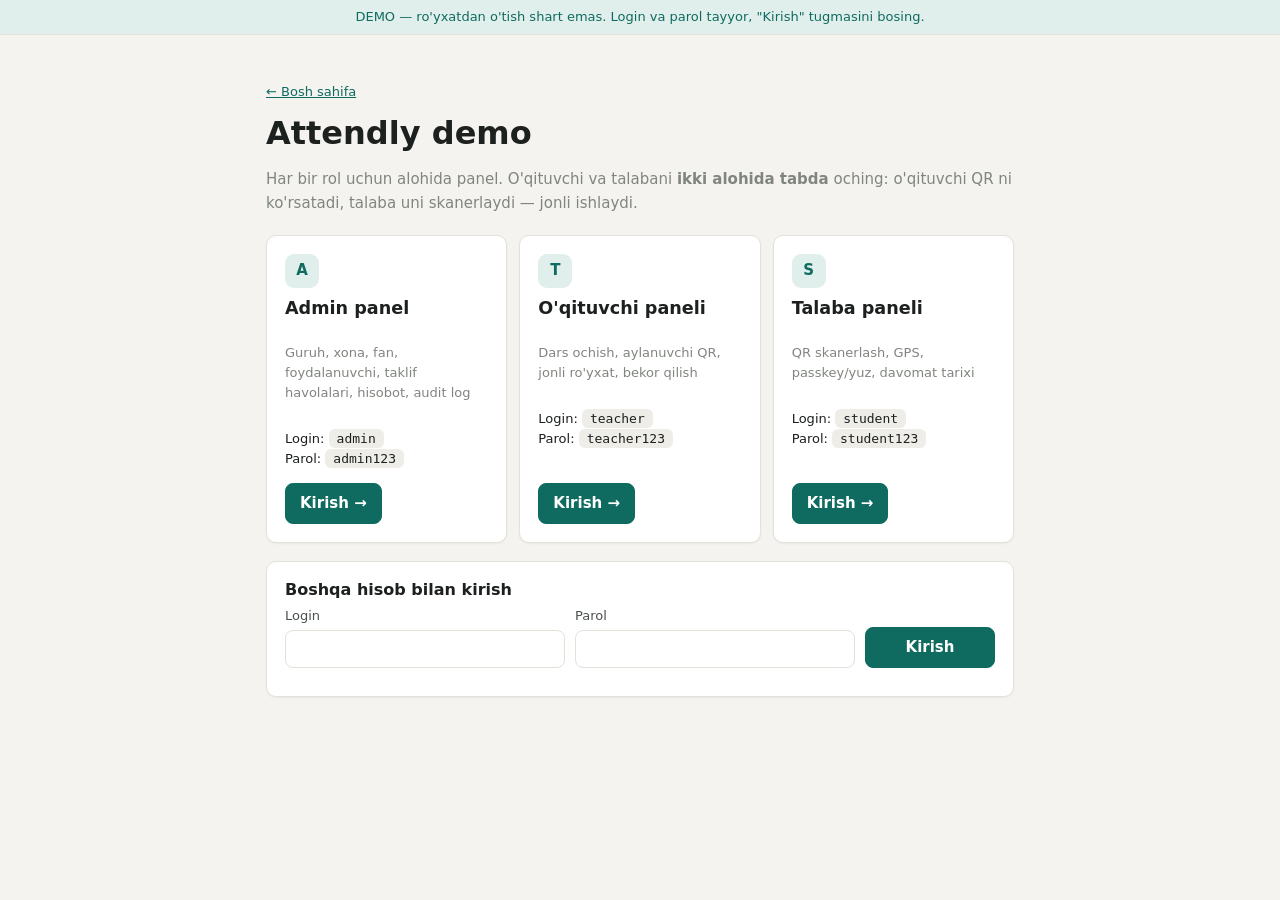
==== docs/admin/index.html @ 569c728b "Jonli demo: admin, o'qituvchi va talaba panellari; SECRET_KEY va X-Forwarded-For himoyasi Co-Authore" ====
<!doctype html><html lang="uz"><head><meta charset="utf-8"><meta name="viewport" content="width=device-width,initial-scale=1"><title>Attendly — Admin</title><link rel="stylesheet" href="../assets/app.css"></head><body>
<script src="../assets/demo.js"></script><script src="../assets/admin.js"></script></body></html>
---- docs/assets/app.css ----
/* Bitta aksent (chuqur yashil-ko'k) + iliq neytral ranglar. Animatsiya yo'q. */
:root{
  --bg:#f4f3ef;--surface:#ffffff;--sunken:#eeede8;--ink:#1c201e;--ink-2:#4a504d;--muted:#80857f;
  --line:#e3e1da;--accent:#0f6b5f;--accent-ink:#ffffff;--accent-soft:#e1efec;
  --ok:#17794a;--warn:#9a6a10;--bad:#b23b3b;--ok-soft:#e2f1e8;--warn-soft:#f6ecd5;--bad-soft:#f7e4e2;
  --r:10px;--shadow:0 1px 2px rgba(28,32,30,.05)
}
@media (prefers-color-scheme:dark){:root{
  --bg:#121514;--surface:#1a1e1c;--sunken:#161918;--ink:#eef0ed;--ink-2:#b7bcb7;--muted:#858a85;
  --line:#2b302d;--accent:#4fb5a3;--accent-ink:#0c1412;--accent-soft:#17302b;
  --ok:#5cc58c;--warn:#d6a845;--bad:#e27d7a;--ok-soft:#16291f;--warn-soft:#2a2314;--bad-soft:#2d1a19;--shadow:none}}
*{box-sizing:border-box}
body{margin:0;background:var(--bg);color:var(--ink);font:15px/1.55 system-ui,-apple-system,"Segoe UI",Roboto,sans-serif}
a{color:var(--accent)}h1,h2,h3{margin:0;line-height:1.25;font-weight:650}h1{font-size:1.6rem}h2{font-size:1.1rem;margin-bottom:10px}h3{font-size:1rem;margin-bottom:6px}
.mono{font-family:ui-monospace,Menlo,Consolas,monospace;font-variant-numeric:tabular-nums}
.banner{background:var(--accent-soft);color:var(--accent);text-align:center;font-size:13px;padding:7px 12px;border-bottom:1px solid var(--line)}
.top{display:flex;align-items:center;gap:10px;padding:10px 18px;background:var(--surface);border-bottom:1px solid var(--line);flex-wrap:wrap}
.brand{font-weight:700;letter-spacing:-.01em}.brand:before{content:"";display:inline-block;width:10px;height:10px;border-radius:3px;background:var(--accent);margin-right:8px}
.top .sp{flex:1}.pill{font-size:12px;padding:2px 10px;border-radius:99px;background:var(--accent-soft);color:var(--accent);font-weight:600}
.wrap{max-width:1020px;margin:0 auto;padding:20px 16px 48px}
.tabs{display:flex;gap:4px;overflow-x:auto;margin-bottom:18px;border-bottom:1px solid var(--line)}
.tab{border:0;border-bottom:2px solid transparent;background:none;color:var(--ink-2);padding:9px 14px;cursor:pointer;white-space:nowrap;font:inherit;margin-bottom:-1px}
.tab:hover{color:var(--ink)}.tab.on{color:var(--accent);border-bottom-color:var(--accent);font-weight:600}
.card{background:var(--surface);border:1px solid var(--line);border-radius:var(--r);padding:18px;margin-bottom:14px;box-shadow:var(--shadow)}
.grid{display:grid;gap:12px;grid-template-columns:repeat(auto-fit,minmax(140px,1fr));margin-bottom:14px}.grid .card{margin:0}
.stat b{display:block;font-size:1.75rem;line-height:1.1;letter-spacing:-.02em}.stat span{color:var(--muted);font-size:13px}
table{width:100%;border-collapse:collapse;font-size:14px}th,td{text-align:left;padding:9px 8px;border-bottom:1px solid var(--line);vertical-align:middle}
tbody tr:last-child td{border-bottom:0}tbody tr:hover td{background:var(--sunken)}
th{color:var(--muted);font-weight:600;font-size:11.5px;text-transform:uppercase;letter-spacing:.05em}
.tw{overflow-x:auto}
input,select{font:inherit;padding:8px 10px;border:1px solid var(--line);border-radius:8px;background:var(--surface);color:var(--ink);max-width:100%}
input:focus,select:focus{outline:2px solid var(--accent-soft);border-color:var(--accent)}
label{display:block;font-size:13px;color:var(--ink-2);margin-bottom:10px}label input,label select{display:block;width:100%;margin-top:4px}
.row{display:flex;gap:10px;flex-wrap:wrap;align-items:end}.row>*{flex:1;min-width:130px}.row>.btn{flex:0 0 auto;margin-bottom:10px}
.btn{font:inherit;border:1px solid var(--line);background:var(--surface);color:var(--ink);padding:8px 14px;border-radius:8px;cursor:pointer}
.btn:hover{background:var(--sunken)}
.btn.p{background:var(--accent);color:var(--accent-ink);border-color:var(--accent);font-weight:600}.btn.p:hover{filter:brightness(1.07)}
.btn.d{color:var(--bad)}.btn.sm{padding:3px 10px;font-size:13px}.btn:disabled{opacity:.5;cursor:default}
.tag{font-size:12px;padding:2px 9px;border-radius:99px;font-weight:600;white-space:nowrap}
.tag.ok{background:var(--ok-soft);color:var(--ok)}.tag.warn{background:var(--warn-soft);color:var(--warn)}.tag.bad{background:var(--bad-soft);color:var(--bad)}.tag.n{background:var(--sunken);color:var(--ink-2)}
.muted{color:var(--muted)}.sm{font-size:13px}
.toast{position:fixed;left:50%;bottom:22px;transform:translateX(-50%);background:var(--ink);color:var(--bg);padding:10px 16px;border-radius:10px;z-index:20;max-width:90vw}
.qrbox{background:#fff;padding:16px;border-radius:12px;display:inline-block;line-height:0;border:1px solid var(--line)}.qrbox svg{width:min(70vw,300px);height:auto}
.bar{height:6px;background:var(--sunken);border-radius:9px;overflow:hidden}.bar i{display:block;height:100%;background:var(--accent)}
.steps{list-style:none;padding:0;margin:12px 0}.steps li{padding:10px 0;border-bottom:1px solid var(--line);display:flex;gap:10px}.steps li:last-child{border:0}
.cred{font-family:ui-monospace,Menlo,monospace;background:var(--sunken);padding:2px 8px;border-radius:6px;font-size:13px}
.hero{max-width:780px;margin:5vh auto;padding:0 16px}.hero h1{font-size:2rem;margin-bottom:6px}
.roles{display:grid;gap:12px;grid-template-columns:repeat(auto-fit,minmax(220px,1fr));margin-top:20px}.roles .card{margin:0;display:flex;flex-direction:column}.roles .card .btn{margin-top:auto;align-self:flex-start}
.ico{width:34px;height:34px;border-radius:9px;background:var(--accent-soft);color:var(--accent);display:grid;place-items:center;font-weight:700;margin-bottom:10px}
@media(max-width:560px){.wrap{padding:14px 12px}.top{padding:10px 12px}}
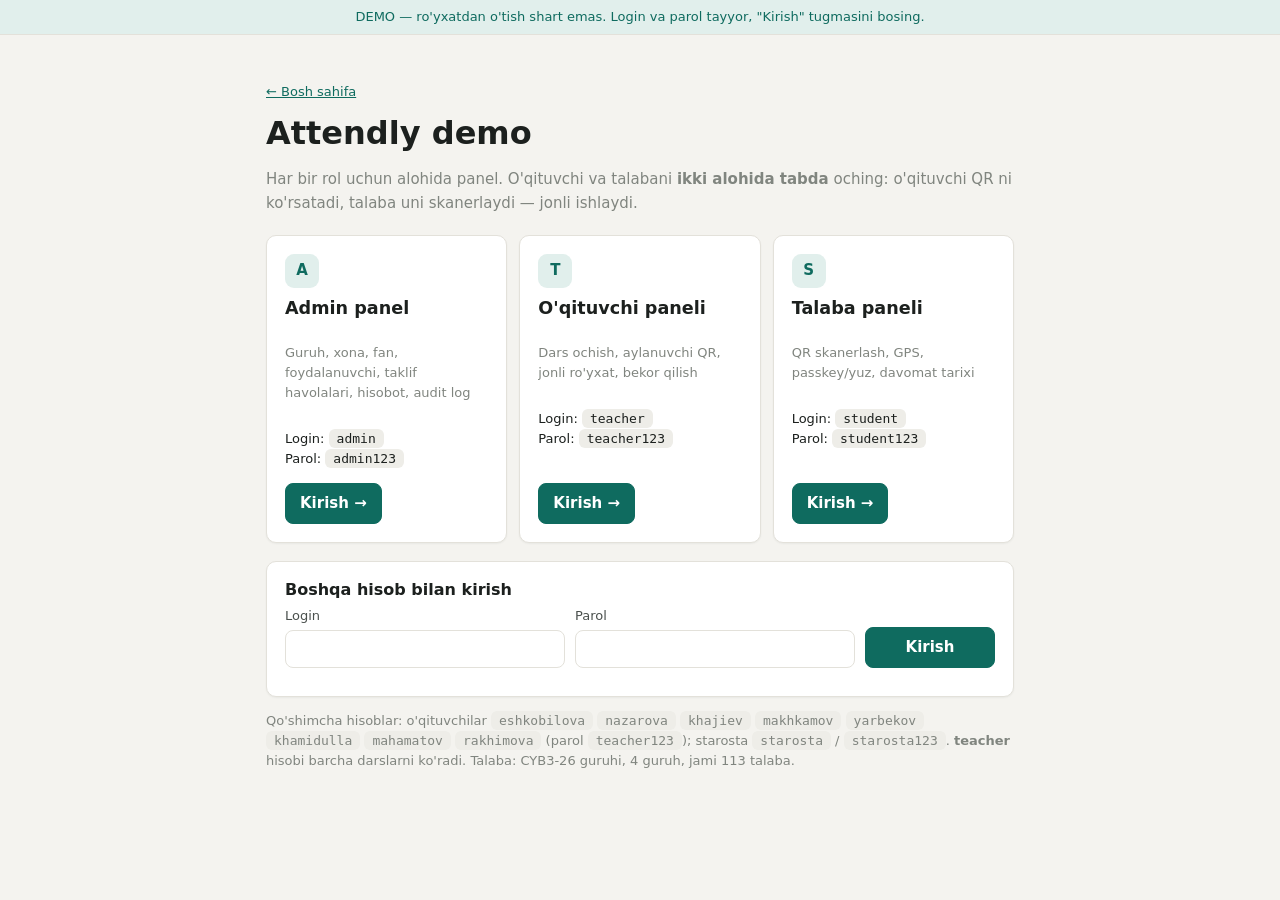
==== commit 9f59bce4: "Demo: CYB3-26 haftalik jadvali, 34 xona, 8 o'qituvchi, 4 guruh talabalari Co-Authored-By: Claude Son" ====
--- a/docs/admin/index.html
+++ b/docs/admin/index.html
@@ -1,2 +1,2 @@
 <!doctype html><html lang="uz"><head><meta charset="utf-8"><meta name="viewport" content="width=device-width,initial-scale=1"><title>Attendly — Admin</title><link rel="stylesheet" href="../assets/app.css"></head><body>
-<script src="../assets/demo.js"></script><script src="../assets/admin.js"></script></body></html>
+<script src="../assets/data.js"></script><script src="../assets/demo.js"></script><script src="../assets/admin.js"></script></body></html>
--- a/docs/assets/app.css
+++ b/docs/assets/app.css
@@ -48,3 +48,6 @@
 .roles{display:grid;gap:12px;grid-template-columns:repeat(auto-fit,minmax(220px,1fr));margin-top:20px}.roles .card{margin:0;display:flex;flex-direction:column}.roles .card .btn{margin-top:auto;align-self:flex-start}
 .ico{width:34px;height:34px;border-radius:9px;background:var(--accent-soft);color:var(--accent);display:grid;place-items:center;font-weight:700;margin-bottom:10px}
 @media(max-width:560px){.wrap{padding:14px 12px}.top{padding:10px 12px}}
+
+.slot{min-width:120px;padding:6px 8px;border-radius:8px;background:var(--accent-soft);line-height:1.35}
+.slot b{font-size:13px}
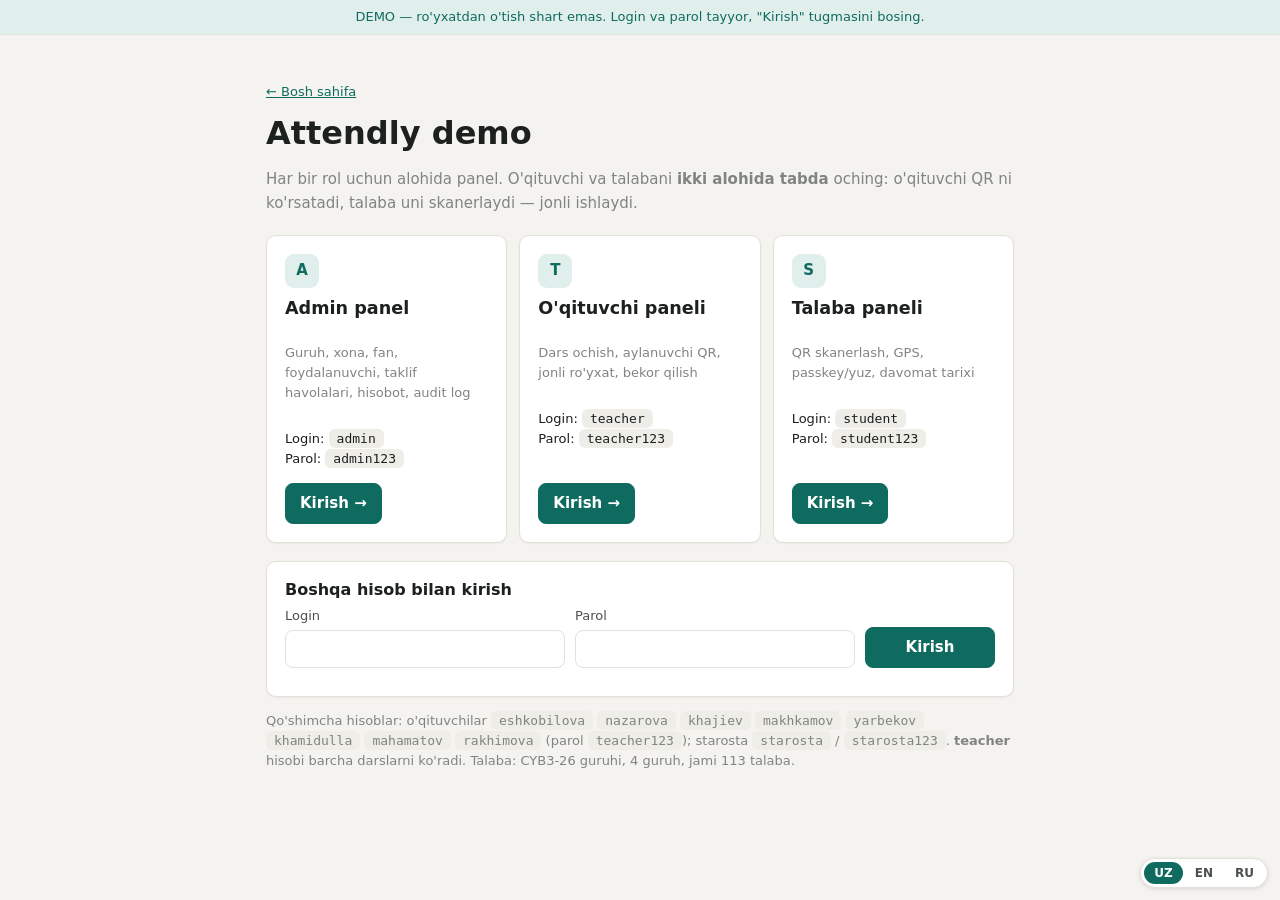
==== commit 68ac4b64: "3 til (uz/en/ru), admin: darslar va xona bandligi, bildirishnoma, chat, ro'yxatga olish; hisobotda '" ====
--- a/docs/admin/index.html
+++ b/docs/admin/index.html
@@ -1,2 +1,2 @@
 <!doctype html><html lang="uz"><head><meta charset="utf-8"><meta name="viewport" content="width=device-width,initial-scale=1"><title>Attendly — Admin</title><link rel="stylesheet" href="../assets/app.css"></head><body>
-<script src="../assets/data.js"></script><script src="../assets/demo.js"></script><script src="../assets/admin.js"></script></body></html>
+<script src="../assets/data.js"></script><script src="../assets/demo.js"></script><script src="../assets/extras.js"></script><script src="../assets/admin2.js"></script><script src="../assets/admin.js"></script><script src="../assets/i18n.js"></script></body></html>
